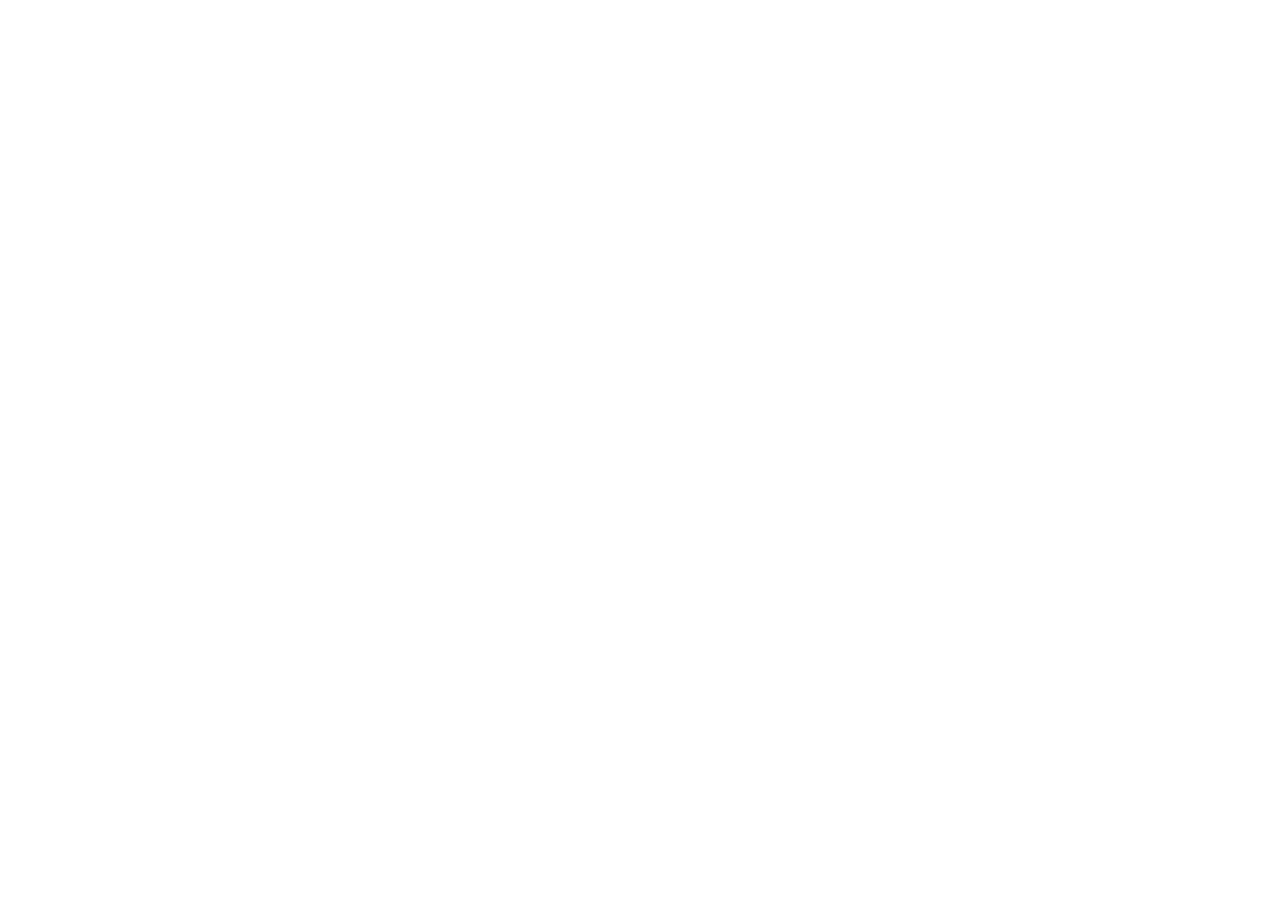
==== logi.html @ 54060a56 "BETA 1A BETA 1A" ====
<!doctype html>
<html lang="pt-BR" data-bs-theme="light">
<head>
  <meta charset="utf-8">
  <meta name="viewport" content="width=device-width, initial-scale=1">
  <meta name="theme-color" content="#ffffff">
  <title>Meu Painel — Cloud Storage</title>

  <link href="https://cdn.jsdelivr.net/npm/bootstrap@5.3.3/dist/css/bootstrap.min.css" rel="stylesheet">
  <link href="https://cdn.jsdelivr.net/npm/bootstrap-icons@1.11.3/font/bootstrap-icons.min.css" rel="stylesheet">
  <link href="src/css/logi.css" rel="stylesheet"><!-- retira-->

 
</head> 
<body>

  <!--
    Esta página é a maquete estática original. O registo e o login reais são
    feitos pelo Django. Ao abrir este ficheiro, somos encaminhados para o
    servidor. Para ver apenas o design, acrescentar ?preview=1 ao endereço.
  -->
  <div id="djangoRedirect" style="position:fixed;inset:0;z-index:9999;display:grid;place-items:center;background:#f4f7fb;color:#101828;font-family:Inter,'Segoe UI',Arial,sans-serif;font-size:14px;text-align:center;padding:24px">
    <p>A abrir o ConectaFile…<br>
      <small>Se nada acontecer, <a href="http://127.0.0.1:8000/contas/entrar/">clique aqui</a>.
      É preciso o servidor Django estar a correr.</small>
    </p>
  </div>
  <script>
    (function () {
      var params = new URLSearchParams(window.location.search);
      if (params.get("preview") === "1") {
        var box = document.getElementById("djangoRedirect");
        if (box) box.remove();
        return;
      }

      var target = "http://127.0.0.1:8000/contas/entrar/";
      if (window.location.port === "8000" &&
          (window.location.hostname === "127.0.0.1" || window.location.hostname === "localhost")) {
        target = "/contas/entrar/";
      }

      window.setTimeout(function () { window.location.replace(target); }, 600);
    })();
  </script>

  <!-- LOGIN E CRIAÇÃO DE CONTA -->
  <section id="authScreen" class="auth-screen">
    <div class="auth-card">

      <div class="auth-logo">
        <i class="bi bi-folder-check"></i>
      </div>

      <h1 id="authTitle">Entrar na conta</h1>
      <p id="authDescription" class="auth-description">
        Acesse seus arquivos com segurança.
      </p>

      <!-- FORMULÁRIO DE LOGIN -->
      <form id="loginForm">
        <div class="mb-3">
          <label for="loginEmail" class="form-label">E-mail</label>
          <input
            id="loginEmail"
            type="email"
            class="form-control"
            placeholder="seu@email.com"
            autocomplete="email"
            required
          >
        </div>

        <div class="mb-3">
          <label for="loginPassword" class="form-label">Senha</label>
          <input
            id="loginPassword"
            type="password"
            class="form-control"
            placeholder="Sua senha"
            autocomplete="current-password"
            required
          >
        </div>

        <button type="submit" class="btn btn-primary w-100">
          Entrar
        </button>
      </form>

      <!-- FORMULÁRIO DE CADASTRO -->
      <form id="registerForm" class="d-none">
        <div class="mb-3">
          <label for="registerName" class="form-label">Nome</label>
          <input
            id="registerName"
            type="text"
            class="form-control"
            placeholder="Seu nome"
            autocomplete="name"
            maxlength="100"
            required
          >
        </div>

        <div class="mb-3">
          <label for="registerEmail" class="form-label">E-mail</label>
          <input
            id="registerEmail"
            type="email"
            class="form-control"
            placeholder="seu@email.com"
            autocomplete="email"
            required
          >
        </div>

        <div class="mb-3">
          <label for="registerPassword" class="form-label">Senha</label>
          <input
            id="registerPassword"
            type="password"
            class="form-control"
            placeholder="Mínimo de 8 caracteres"
            autocomplete="new-password"
            minlength="8"
            required
          >
        </div>

        <div class="mb-3">
          <label for="confirmPassword" class="form-label">
            Confirmar senha
          </label>
          <input
            id="confirmPassword"
            type="password"
            class="form-control"
            placeholder="Repita sua senha"
            autocomplete="new-password"
            minlength="8"
            required
          >
        </div>

        <button type="submit" class="btn btn-primary w-100">
          <i class="bi bi-person-plus me-2"></i>
          Criar conta
        </button>
      </form>

      <div
        id="authMessage"
        class="auth-message mt-3"
        role="status"
        aria-live="polite"
      ></div>

      <p class="auth-switch mt-4 mb-0">
        <span id="switchText">Ainda não tem conta?</span>
        <button
          type="button"
          id="switchAuth"
          class="btn btn-link"
        >
          Criar conta
        </button>
      </p>

    </div>
  </section>

  <!-- PAINEL ORIGINAL -->
  <div class="app-layout d-none" id="appLayout">

    <aside class="sidebar" id="sidebar">
      <a href="#home" class="brand">
        <span class="brand-icon">
          <i class="bi bi-folder-check"></i>
        </span>
        <span>Meu Painel</span>
      </a>

      <div class="sidebar-content">
        <p class="sidebar-label">NAVEGAÇÃO</p>

        <nav class="nav flex-column gap-1">
          <a href="#home" class="nav-link active" data-page="Home">
            <i class="bi bi-house-door"></i>
            <span>Home</span>
          </a>

          <a href="#files" class="nav-link" data-page="Ficheiros">
            <i class="bi bi-files"></i>
            <span>Ficheiros</span>
          </a>

          <a href="#upload" class="nav-link" data-page="Enviar">
            <i class="bi bi-cloud-arrow-up"></i>
            <span>Enviar</span>
          </a>

          <a href="#settings" class="nav-link" data-page="Definições">
            <i class="bi bi-gear"></i>
            <span>Definições</span>
          </a>
        </nav>
      </div>

      <div class="sidebar-bottom">
        <button class="theme-button" id="themeToggle" type="button">
          <span>
            <i class="bi bi-moon"></i>
            <span id="themeLabel">Modo Escuro</span>
          </span>
          <span class="theme-shortcut">Alternar</span>
        </button>

        <button class="logout-button" id="logoutButton" type="button">
          <i class="bi bi-box-arrow-right"></i>
          <span>Sair</span>
        </button>
      </div>
    </aside>

    <div class="main-area">

      <header class="topbar">
        <div class="d-flex align-items-center gap-3">
          <button
            class="btn btn-sm mobile-menu d-lg-none"
            id="mobileMenu"
            type="button"
            aria-label="Abrir navegação"
          >
            <i class="bi bi-list fs-4"></i>
          </button>

          <h1 class="topbar-title" id="pageTitle">Home</h1>
        </div>

        <button class="btn btn-upload" id="topUploadButton" type="button">
          <i class="bi bi-plus-lg me-2"></i>
          Carregar Ficheiro
        </button>
      </header>

      <main class="dashboard-content" id="home">

        <section class="profile-card" aria-label="Área da conta">
          <div class="avatar-wrapper">
            <div class="avatar">
              <i class="bi bi-person"></i>
            </div>
            <span class="online-indicator"></span>
          </div>

          <div class="profile-info">
            <h2>Bem-vindo</h2>
            <p>Gestão da sua conta</p>
          </div>

          <span class="session-badge ms-auto">Conta</span>
        </section>

        <section class="stats-grid" aria-label="Resumo">
          <article class="stat-card">
            <div>
              <p>Ficheiros</p>
              <h3>—</h3>
            </div>
            <div class="stat-icon icon-teal">
              <i class="bi bi-file-earmark"></i>
            </div>
          </article>

          <article class="stat-card">
            <div>
              <p>Espaço Usado</p>
              <h3>—</h3>
            </div>
            <div class="stat-icon icon-blue">
              <i class="bi bi-hdd"></i>
            </div>
          </article>

          <article class="stat-card">
            <div>
              <p>Transferências</p>
              <h3>—</h3>
            </div>
            <div class="stat-icon icon-purple">
              <i class="bi bi-cloud-arrow-up"></i>
            </div>
          </article>

          <article class="stat-card">
            <div>
              <p>Estado do Serviço</p>
              <h3 class="server-status">
                <span></span>—
              </h3>
            </div>
            <div class="stat-icon icon-green">
              <i class="bi bi-hdd-stack"></i>
            </div>
          </article>
        </section>

        <section class="upload-panel d-none" id="upload">
          <div class="panel-heading">
            <div>
              <h2>Enviar ficheiros</h2>
              <p>Selecione ou arraste os ficheiros para esta área.</p>
            </div>
          </div>

          <div
            class="drop-zone"
            id="dropZone"
            tabindex="0"
            role="button"
            aria-label="Selecionar ou arrastar ficheiros"
          >
            <div class="drop-icon">
              <i class="bi bi-cloud-arrow-up"></i>
            </div>

            <h3>Arraste os ficheiros para aqui</h3>
            <p>ou clique para selecionar no seu computador</p>
            <span>
              Os ficheiros selecionados aparecerão aqui quando a integração
              for implementada.
            </span>
          </div>

          <input type="file" id="fileInput" class="d-none" multiple>
          <div id="uploadQueue" class="upload-queue"></div>
        </section>

        <section class="files-panel" id="files">
          <div class="panel-heading">
            <div>
              <h2>Ficheiros</h2>
              <p>
                Os seus ficheiros aparecerão aqui após ligar o serviço
                de armazenamento.
              </p>
            </div>

            <button class="new-file-button" id="newFileButton" type="button">
              + Novo Ficheiro
            </button>
          </div>

          <div class="empty-files" id="emptyFiles">
            <i class="bi bi-folder2-open"></i>
            <p>Nenhum ficheiro para apresentar.</p>
          </div>

          <div class="table-responsive d-none" id="filesTableWrap">
            <table class="table files-table align-middle mb-0">
              <thead>
                <tr>
                  <th>NOME DO FICHEIRO</th>
                  <th>TAMANHO</th>
                  <th>DATA</th>
                  <th>ESTADO</th>
                  <th class="text-end">AÇÕES</th>
                </tr>
              </thead>
              <tbody id="filesTableBody"></tbody>
            </table>
          </div>
        </section>

      </main>

      <footer class="footer">
        Cloud Storage · Interface de demonstração
      </footer>
    </div>
  </div>

  <script src="https://cdn.jsdelivr.net/npm/bootstrap@5.3.3/dist/js/bootstrap.bundle.min.js"></script>
  <script src="src/js/app.js"></script>
  <script src="src/js/auth.js"></script>

</body>
</html>
---- src/css/logi.css ----
.auth-screen {
      min-height: 100vh;
      display: flex;
      align-items: center;
      justify-content: center;
      padding: 24px;
      background: #f4f7fb;
    }

    .auth-card {
      width: 100%;
      max-width: 420px;
      padding: 32px;
      border-radius: 18px;
      background: #fff;
      box-shadow: 0 12px 40px rgb(0 0 0 / 8%);
    }

    .auth-logo {
      width: 56px;
      height: 56px;
      display: grid;
      place-items: center;
      margin: 0 auto 20px;
      border-radius: 16px;
      background: #e8f0ff;
      color: #2563eb;
      font-size: 28px;
    }

    .auth-card h1,
    .auth-description {
      text-align: center;
    }

    .auth-card h1 {
      font-size: 1.6rem;
      font-weight: 700;
    }

    .auth-description {
      color: #6b7280;
      margin-bottom: 26px;
    }

    .auth-card .form-control {
      padding: 11px 12px;
    }

    .auth-switch {
      text-align: center;
    }

    .auth-switch button {
      padding: 0 4px;
    }

    .auth-message:empty {
      display: none;
    }

    @media (max-width: 480px) {
      .auth-card {
        padding: 24px 20px;
      }
    }
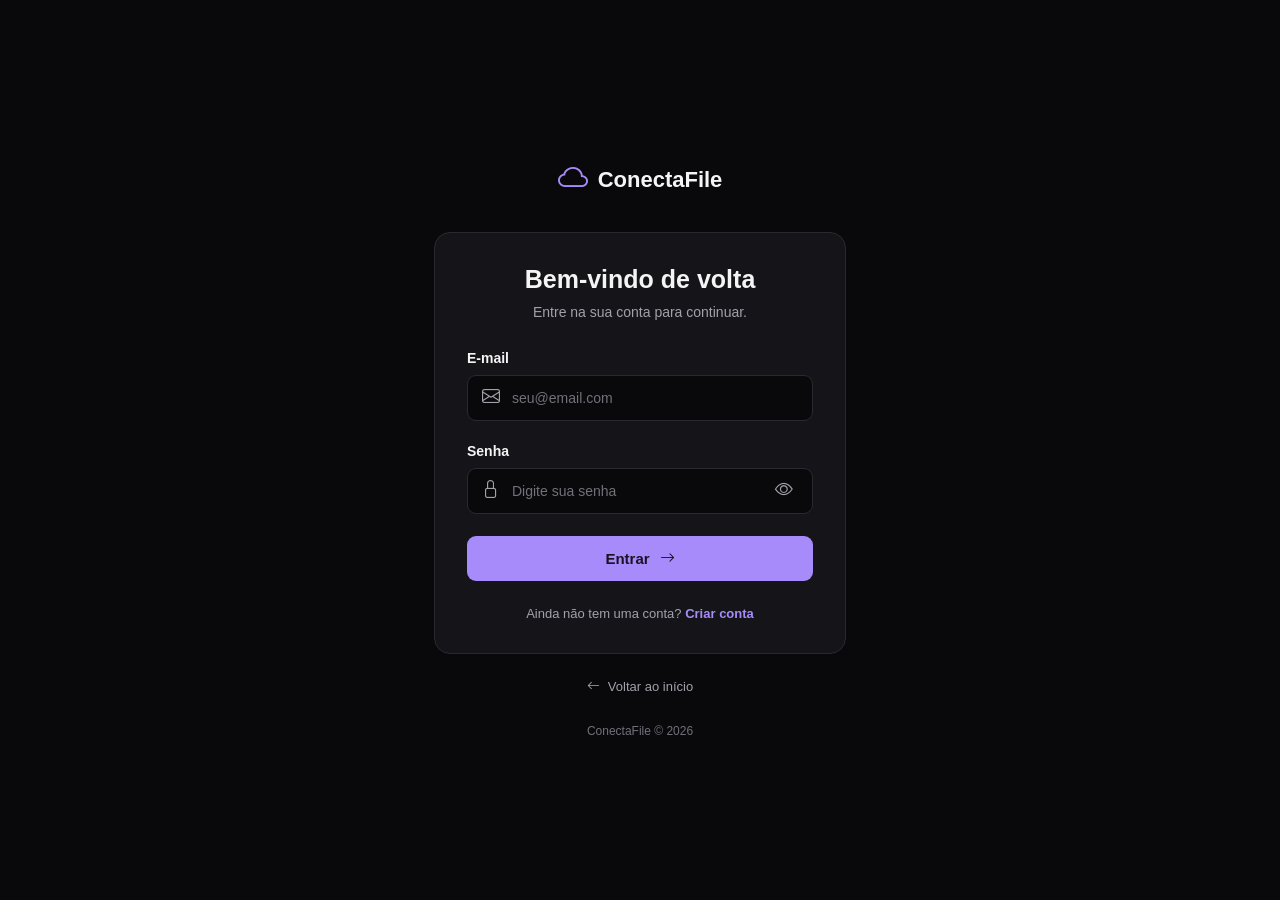
==== commit 62e2c1d5: "atualizaçã" ====
--- a/logi.html
+++ b/logi.html
@@ -1,391 +1,83 @@
-
-<!doctype html>
-<html lang="pt-BR" data-bs-theme="light">
+<!DOCTYPE html>
+<html lang="pt-BR">
 <head>
-  <meta charset="utf-8">
-  <meta name="viewport" content="width=device-width, initial-scale=1">
-  <meta name="theme-color" content="#ffffff">
-  <title>Meu Painel — Cloud Storage</title>
-
-  <link href="https://cdn.jsdelivr.net/npm/bootstrap@5.3.3/dist/css/bootstrap.min.css" rel="stylesheet">
-  <link href="https://cdn.jsdelivr.net/npm/bootstrap-icons@1.11.3/font/bootstrap-icons.min.css" rel="stylesheet">
-  <link href="src/css/logi.css" rel="stylesheet"><!-- retira-->
-
- 
-</head> 
+    <meta charset="UTF-8">
+    <meta name="viewport" content="width=device-width, initial-scale=1.0">
+    <title>Entrar | ConectaFile</title>
+    <link rel="stylesheet" href="src/css/logi.css">
+    <link rel="stylesheet" href="https://cdn.jsdelivr.net/npm/bootstrap-icons@1.11.3/font/bootstrap-icons.min.css">
+</head>
 <body>
 
-  <!--
-    Esta página é a maquete estática original. O registo e o login reais são
-    feitos pelo Django. Ao abrir este ficheiro, somos encaminhados para o
-    servidor. Para ver apenas o design, acrescentar ?preview=1 ao endereço.
-  -->
-  <div id="djangoRedirect" style="position:fixed;inset:0;z-index:9999;display:grid;place-items:center;background:#f4f7fb;color:#101828;font-family:Inter,'Segoe UI',Arial,sans-serif;font-size:14px;text-align:center;padding:24px">
-    <p>A abrir o ConectaFile…<br>
-      <small>Se nada acontecer, <a href="http://127.0.0.1:8000/contas/entrar/">clique aqui</a>.
-      É preciso o servidor Django estar a correr.</small>
-    </p>
-  </div>
-  <script>
-    (function () {
-      var params = new URLSearchParams(window.location.search);
-      if (params.get("preview") === "1") {
-        var box = document.getElementById("djangoRedirect");
-        if (box) box.remove();
-        return;
-      }
+    <main class="login-container">
 
-      var target = "http://127.0.0.1:8000/contas/entrar/";
-      if (window.location.port === "8000" &&
-          (window.location.hostname === "127.0.0.1" || window.location.hostname === "localhost")) {
-        target = "/contas/entrar/";
-      }
+        <a href="index.html" class="logo">
+            <i class="bi bi-cloud"></i>
+            <span>ConectaFile</span>
+        </a>
 
-      window.setTimeout(function () { window.location.replace(target); }, 600);
-    })();
-  </script>
+        <section class="login-card">
 
-  <!-- LOGIN E CRIAÇÃO DE CONTA -->
-  <section id="authScreen" class="auth-screen">
-    <div class="auth-card">
+            <div class="login-heading">
+                <h1>Bem-vindo de volta</h1>
+                <p>Entre na sua conta para continuar.</p>
+            </div>
 
-      <div class="auth-logo">
-        <i class="bi bi-folder-check"></i>
-      </div>
+            <form id="loginForm">
 
-      <h1 id="authTitle">Entrar na conta</h1>
-      <p id="authDescription" class="auth-description">
-        Acesse seus arquivos com segurança.
-      </p>
+                <div class="form-group">
+                    <label for="email">E-mail</label>
 
-      <!-- FORMULÁRIO DE LOGIN -->
-      <form id="loginForm">
-        <div class="mb-3">
-          <label for="loginEmail" class="form-label">E-mail</label>
-          <input
-            id="loginEmail"
-            type="email"
-            class="form-control"
-            placeholder="seu@email.com"
-            autocomplete="email"
-            required
-          >
-        </div>
+                    <div class="input-container">
+                        <i class="bi bi-envelope"></i>
+                        <input type="email" id="email" name="email" placeholder="seu@email.com" autocomplete="email"
+                            required>
+                    </div>
+                </div>
 
-        <div class="mb-3">
-          <label for="loginPassword" class="form-label">Senha</label>
-          <input
-            id="loginPassword"
-            type="password"
-            class="form-control"
-            placeholder="Sua senha"
-            autocomplete="current-password"
-            required
-          >
-        </div>
+                <div class="form-group">
+                    <label for="password">Senha</label>
 
-        <button type="submit" class="btn btn-primary w-100">
-          Entrar
-        </button>
-      </form>
+                    <div class="input-container">
+                        <i class="bi bi-lock"></i>
 
-      <!-- FORMULÁRIO DE CADASTRO -->
-      <form id="registerForm" class="d-none">
-        <div class="mb-3">
-          <label for="registerName" class="form-label">Nome</label>
-          <input
-            id="registerName"
-            type="text"
-            class="form-control"
-            placeholder="Seu nome"
-            autocomplete="name"
-            maxlength="100"
-            required
-          >
-        </div>
+                        <input type="password" id="password" name="password" placeholder="Digite sua senha"
+                            autocomplete="current-password" required>
 
-        <div class="mb-3">
-          <label for="registerEmail" class="form-label">E-mail</label>
-          <input
-            id="registerEmail"
-            type="email"
-            class="form-control"
-            placeholder="seu@email.com"
-            autocomplete="email"
-            required
-          >
-        </div>
+                        <button type="button" id="togglePassword" class="password-toggle" aria-label="Mostrar senha">
+                            <i class="bi bi-eye"></i>
+                        </button>
+                    </div>
+                </div>
 
-        <div class="mb-3">
-          <label for="registerPassword" class="form-label">Senha</label>
-          <input
-            id="registerPassword"
-            type="password"
-            class="form-control"
-            placeholder="Mínimo de 8 caracteres"
-            autocomplete="new-password"
-            minlength="8"
-            required
-          >
-        </div>
+                <button type="submit" class="login-button">
+                    Entrar
+                    <i class="bi bi-arrow-right"></i>
+                </button>
 
-        <div class="mb-3">
-          <label for="confirmPassword" class="form-label">
-            Confirmar senha
-          </label>
-          <input
-            id="confirmPassword"
-            type="password"
-            class="form-control"
-            placeholder="Repita sua senha"
-            autocomplete="new-password"
-            minlength="8"
-            required
-          >
-        </div>
+                <p id="loginMessage" class="message" aria-live="polite"></p>
 
-        <button type="submit" class="btn btn-primary w-100">
-          <i class="bi bi-person-plus me-2"></i>
-          Criar conta
-        </button>
-      </form>
+            </form>
 
-      <div
-        id="authMessage"
-        class="auth-message mt-3"
-        role="status"
-        aria-live="polite"
-      ></div>
+            <div class="register-link">
+                Ainda não tem uma conta?
+                <a href="cada.html">Criar conta</a>
+            </div>
 
-      <p class="auth-switch mt-4 mb-0">
-        <span id="switchText">Ainda não tem conta?</span>
-        <button
-          type="button"
-          id="switchAuth"
-          class="btn btn-link"
-        >
-          Criar conta
-        </button>
-      </p>
-
-    </div>
-  </section>
-
-  <!-- PAINEL ORIGINAL -->
-  <div class="app-layout d-none" id="appLayout">
-
-    <aside class="sidebar" id="sidebar">
-      <a href="#home" class="brand">
-        <span class="brand-icon">
-          <i class="bi bi-folder-check"></i>
-        </span>
-        <span>Meu Painel</span>
-      </a>
-
-      <div class="sidebar-content">
-        <p class="sidebar-label">NAVEGAÇÃO</p>
-
-        <nav class="nav flex-column gap-1">
-          <a href="#home" class="nav-link active" data-page="Home">
-            <i class="bi bi-house-door"></i>
-            <span>Home</span>
-          </a>
-
-          <a href="#files" class="nav-link" data-page="Ficheiros">
-            <i class="bi bi-files"></i>
-            <span>Ficheiros</span>
-          </a>
-
-          <a href="#upload" class="nav-link" data-page="Enviar">
-            <i class="bi bi-cloud-arrow-up"></i>
-            <span>Enviar</span>
-          </a>
-
-          <a href="#settings" class="nav-link" data-page="Definições">
-            <i class="bi bi-gear"></i>
-            <span>Definições</span>
-          </a>
-        </nav>
-      </div>
-
-      <div class="sidebar-bottom">
-        <button class="theme-button" id="themeToggle" type="button">
-          <span>
-            <i class="bi bi-moon"></i>
-            <span id="themeLabel">Modo Escuro</span>
-          </span>
-          <span class="theme-shortcut">Alternar</span>
-        </button>
-
-        <button class="logout-button" id="logoutButton" type="button">
-          <i class="bi bi-box-arrow-right"></i>
-          <span>Sair</span>
-        </button>
-      </div>
-    </aside>
-
-    <div class="main-area">
-
-      <header class="topbar">
-        <div class="d-flex align-items-center gap-3">
-          <button
-            class="btn btn-sm mobile-menu d-lg-none"
-            id="mobileMenu"
-            type="button"
-            aria-label="Abrir navegação"
-          >
-            <i class="bi bi-list fs-4"></i>
-          </button>
-
-          <h1 class="topbar-title" id="pageTitle">Home</h1>
-        </div>
-
-        <button class="btn btn-upload" id="topUploadButton" type="button">
-          <i class="bi bi-plus-lg me-2"></i>
-          Carregar Ficheiro
-        </button>
-      </header>
-
-      <main class="dashboard-content" id="home">
-
-        <section class="profile-card" aria-label="Área da conta">
-          <div class="avatar-wrapper">
-            <div class="avatar">
-              <i class="bi bi-person"></i>
-            </div>
-            <span class="online-indicator"></span>
-          </div>
-
-          <div class="profile-info">
-            <h2>Bem-vindo</h2>
-            <p>Gestão da sua conta</p>
-          </div>
-
-          <span class="session-badge ms-auto">Conta</span>
         </section>
 
-        <section class="stats-grid" aria-label="Resumo">
-          <article class="stat-card">
-            <div>
-              <p>Ficheiros</p>
-              <h3>—</h3>
-            </div>
-            <div class="stat-icon icon-teal">
-              <i class="bi bi-file-earmark"></i>
-            </div>
-          </article>
+        <a href="index.html" class="back-link">
+            <i class="bi bi-arrow-left"></i>
+            Voltar ao início
+        </a>
 
-          <article class="stat-card">
-            <div>
-              <p>Espaço Usado</p>
-              <h3>—</h3>
-            </div>
-            <div class="stat-icon icon-blue">
-              <i class="bi bi-hdd"></i>
-            </div>
-          </article>
+        <footer>
+            ConectaFile © 2026
+        </footer>
 
-          <article class="stat-card">
-            <div>
-              <p>Transferências</p>
-              <h3>—</h3>
-            </div>
-            <div class="stat-icon icon-purple">
-              <i class="bi bi-cloud-arrow-up"></i>
-            </div>
-          </article>
+    </main>
 
-          <article class="stat-card">
-            <div>
-              <p>Estado do Serviço</p>
-              <h3 class="server-status">
-                <span></span>—
-              </h3>
-            </div>
-            <div class="stat-icon icon-green">
-              <i class="bi bi-hdd-stack"></i>
-            </div>
-          </article>
-        </section>
+    <script src="src/js/log.js"></script>
+</body>
 
-        <section class="upload-panel d-none" id="upload">
-          <div class="panel-heading">
-            <div>
-              <h2>Enviar ficheiros</h2>
-              <p>Selecione ou arraste os ficheiros para esta área.</p>
-            </div>
-          </div>
-
-          <div
-            class="drop-zone"
-            id="dropZone"
-            tabindex="0"
-            role="button"
-            aria-label="Selecionar ou arrastar ficheiros"
-          >
-            <div class="drop-icon">
-              <i class="bi bi-cloud-arrow-up"></i>
-            </div>
-
-            <h3>Arraste os ficheiros para aqui</h3>
-            <p>ou clique para selecionar no seu computador</p>
-            <span>
-              Os ficheiros selecionados aparecerão aqui quando a integração
-              for implementada.
-            </span>
-          </div>
-
-          <input type="file" id="fileInput" class="d-none" multiple>
-          <div id="uploadQueue" class="upload-queue"></div>
-        </section>
-
-        <section class="files-panel" id="files">
-          <div class="panel-heading">
-            <div>
-              <h2>Ficheiros</h2>
-              <p>
-                Os seus ficheiros aparecerão aqui após ligar o serviço
-                de armazenamento.
-              </p>
-            </div>
-
-            <button class="new-file-button" id="newFileButton" type="button">
-              + Novo Ficheiro
-            </button>
-          </div>
-
-          <div class="empty-files" id="emptyFiles">
-            <i class="bi bi-folder2-open"></i>
-            <p>Nenhum ficheiro para apresentar.</p>
-          </div>
-
-          <div class="table-responsive d-none" id="filesTableWrap">
-            <table class="table files-table align-middle mb-0">
-              <thead>
-                <tr>
-                  <th>NOME DO FICHEIRO</th>
-                  <th>TAMANHO</th>
-                  <th>DATA</th>
-                  <th>ESTADO</th>
-                  <th class="text-end">AÇÕES</th>
-                </tr>
-              </thead>
-              <tbody id="filesTableBody"></tbody>
-            </table>
-          </div>
-        </section>
-
-      </main>
-
-      <footer class="footer">
-        Cloud Storage · Interface de demonstração
-      </footer>
-    </div>
-  </div>
-
-  <script src="https://cdn.jsdelivr.net/npm/bootstrap@5.3.3/dist/js/bootstrap.bundle.min.js"></script>
-  <script src="src/js/app.js"></script>
-  <script src="src/js/auth.js"></script>
-
-</body>
-</html>
+</html>
--- a/src/css/logi.css
+++ b/src/css/logi.css
@@ -1,66 +1,217 @@
-.auth-screen {
-      min-height: 100vh;
-      display: flex;
-      align-items: center;
-      justify-content: center;
-      padding: 24px;
-      background: #f4f7fb;
+
+:root {
+    --background: #09090b;
+    --surface: #151519;
+    --border: #29292f;
+    --text: #f4f4f5;
+    --muted: #a1a1aa;
+    --accent: #a78bfa;
+}
+
+* {
+    margin: 0;
+    padding: 0;
+    box-sizing: border-box;
+}
+
+body {
+    min-height: 100vh;
+    background: var(--background);
+    color: var(--text);
+    font-family: Arial, Helvetica, sans-serif;
+}
+
+a {
+    color: inherit;
+    text-decoration: none;
+}
+
+.login-container {
+    width: 100%;
+    max-width: 460px;
+    min-height: 100vh;
+    margin: 0 auto;
+    padding: 35px 24px;
+    display: flex;
+    flex-direction: column;
+    justify-content: center;
+}
+
+.logo {
+    display: flex;
+    align-items: center;
+    justify-content: center;
+    gap: 10px;
+    margin-bottom: 35px;
+    font-size: 22px;
+    font-weight: 700;
+}
+
+.logo i {
+    color: var(--accent);
+    font-size: 30px;
+}
+
+.login-card {
+    padding: 32px;
+    background: var(--surface);
+    border: 1px solid var(--border);
+    border-radius: 16px;
+}
+
+.login-heading {
+    margin-bottom: 30px;
+}
+
+.login-heading h1 {
+    margin-bottom: 10px;
+    font-size: 25px;
+    text-align: center;
+}
+
+.login-heading p {
+    color: var(--muted);
+    font-size: 14px;
+    text-align: center;
+}
+
+.form-group {
+    margin-bottom: 22px;
+}
+
+.form-group label {
+    display: block;
+    margin-bottom: 9px;
+    font-size: 14px;
+    font-weight: 600;
+}
+
+.input-container {
+    display: flex;
+    align-items: center;
+    gap: 12px;
+    padding: 0 14px;
+    background: var(--background);
+    border: 1px solid var(--border);
+    border-radius: 9px;
+    transition: border-color 0.2s;
+}
+
+.input-container:focus-within {
+    border-color: var(--accent);
+}
+
+.input-container > i {
+    color: var(--muted);
+    font-size: 18px;
+}
+
+.input-container input {
+    width: 100%;
+    min-width: 0;
+    padding: 14px 0;
+    background: transparent;
+    border: none;
+    outline: none;
+    color: var(--text);
+    font-size: 14px;
+}
+
+.input-container input::placeholder {
+    color: #71717a;
+}
+
+.password-toggle {
+    display: flex;
+    align-items: center;
+    justify-content: center;
+    padding: 5px;
+    background: transparent;
+    border: none;
+    color: var(--muted);
+    cursor: pointer;
+    font-size: 18px;
+}
+
+.password-toggle:hover {
+    color: var(--text);
+}
+
+.login-button {
+    width: 100%;
+    display: flex;
+    align-items: center;
+    justify-content: center;
+    gap: 10px;
+    margin-top: 8px;
+    padding: 14px;
+    background: var(--accent);
+    border: none;
+    border-radius: 9px;
+    color: #181323;
+    font-size: 15px;
+    font-weight: 700;
+    cursor: pointer;
+    transition: background 0.2s;
+}
+
+.login-button:hover {
+    background: #bba6ff;
+}
+
+.message {
+    margin-top: 14px;
+    font-size: 13px;
+    text-align: center;
+}
+
+.register-link {
+    margin-top: 25px;
+    color: var(--muted);
+    font-size: 13px;
+    text-align: center;
+}
+
+.register-link a {
+    color: var(--accent);
+    font-weight: 600;
+}
+
+.register-link a:hover {
+    text-decoration: underline;
+}
+
+.back-link {
+    display: flex;
+    align-items: center;
+    justify-content: center;
+    gap: 8px;
+    margin-top: 25px;
+    color: var(--muted);
+    font-size: 13px;
+}
+
+.back-link:hover {
+    color: var(--text);
+}
+
+footer {
+    margin-top: 30px;
+    color: #71717a;
+    font-size: 12px;
+    text-align: center;
+}
+
+@media (max-width: 480px) {
+    .login-container {
+        padding: 25px 16px;
     }
 
-    .auth-card {
-      width: 100%;
-      max-width: 420px;
-      padding: 32px;
-      border-radius: 18px;
-      background: #fff;
-      box-shadow: 0 12px 40px rgb(0 0 0 / 8%);
+    .login-card {
+        padding: 25px 20px;
     }
 
-    .auth-logo {
-      width: 56px;
-      height: 56px;
-      display: grid;
-      place-items: center;
-      margin: 0 auto 20px;
-      border-radius: 16px;
-      background: #e8f0ff;
-      color: #2563eb;
-      font-size: 28px;
+    .login-heading h1 {
+        font-size: 22px;
     }
-
-    .auth-card h1,
-    .auth-description {
-      text-align: center;
-    }
-
-    .auth-card h1 {
-      font-size: 1.6rem;
-      font-weight: 700;
-    }
-
-    .auth-description {
-      color: #6b7280;
-      margin-bottom: 26px;
-    }
-
-    .auth-card .form-control {
-      padding: 11px 12px;
-    }
-
-    .auth-switch {
-      text-align: center;
-    }
-
-    .auth-switch button {
-      padding: 0 4px;
-    }
-
-    .auth-message:empty {
-      display: none;
-    }
-
-    @media (max-width: 480px) {
-      .auth-card {
-        padding: 24px 20px;
-      }
-    }+}
